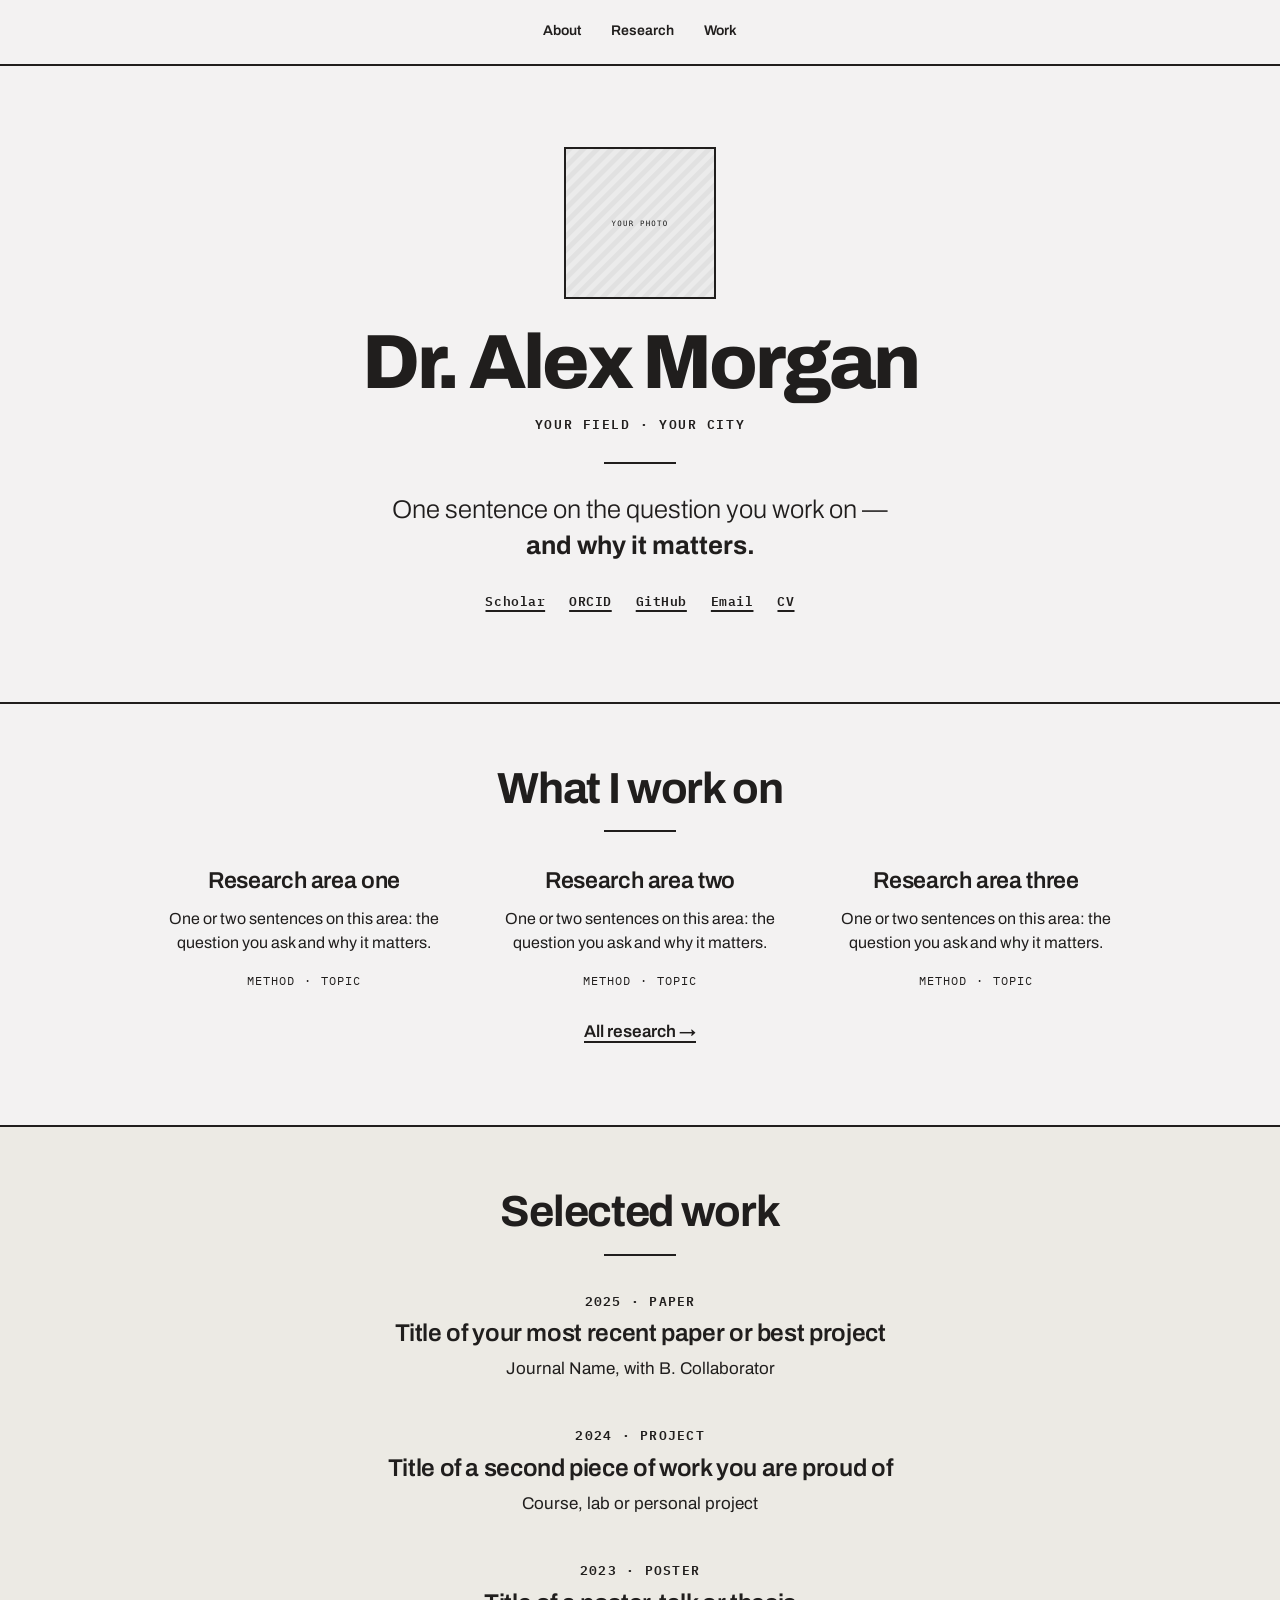
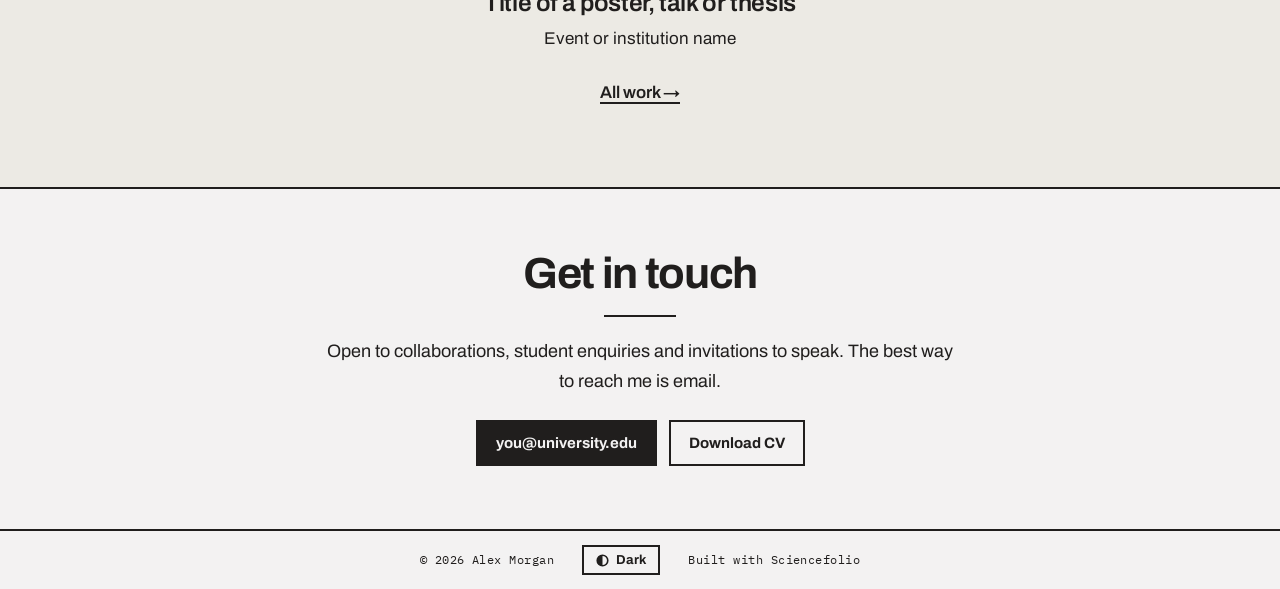
==== index.html @ f15d70e9 "Initial commit" ====
<!doctype html>
<!-- Type pack (grotesk or serif) is set once, in js/theme.js. -->
<html lang="en">
<head>
<meta charset="utf-8">
<meta name="viewport" content="width=device-width, initial-scale=1">
<title>Alex Morgan · Your field</title>
<meta name="description" content="Academic homepage of Alex Morgan — your field, your institution.">
<link rel="icon" href="images/favicon.svg" type="image/svg+xml">
<link rel="preconnect" href="https://fonts.googleapis.com">
<link rel="preconnect" href="https://fonts.gstatic.com" crossorigin>
<!-- Trim to the families your pack uses: grotesk = Archivo + IBM Plex Mono, serif = Fraunces + Archivo -->
<link rel="stylesheet" href="https://fonts.googleapis.com/css2?family=Archivo:wght@300;400;600;700;800&family=IBM+Plex+Mono:wght@400;600&family=Fraunces:ital,opsz,wght@0,9..144,300..700;1,9..144,300..700&display=swap">
<link rel="stylesheet" href="css/tokens.css">
<link rel="stylesheet" href="css/site.css">
<script src="js/theme.js"></script>
</head>
<body>

<nav class="nav" aria-label="Main">
  <a href="about.html">About</a>
  <a href="research.html">Research</a>
  <a href="work.html">Work</a>
</nav>

<main>
  <!-- ============ HERO — edit these six things ============ -->
  <header class="hero">
    <!-- 1. Photo: replace the file, or delete this <figure> for a type-only hero -->
    <figure class="portrait"><img src="images/portrait-placeholder.svg" alt="Portrait of Alex Morgan" width="300" height="300"></figure>
    <!-- 2. Name -->
    <h1>Dr. Alex Morgan</h1>
    <!-- 3. Field · place -->
    <p class="kicker">Your field · Your city</p>
    <hr class="short-rule">
    <!-- 4. One sentence. Wrap the part you want emphasised in <strong>. -->
    <p class="statement">One sentence on the question you work on — <strong>and why it matters.</strong></p>
    <!-- 5. Profile links -->
    <ul class="profile-links">
      <li><a href="https://scholar.google.com/">Scholar</a></li>
      <li><a href="https://orcid.org/">ORCID</a></li>
      <li><a href="https://github.com/">GitHub</a></li>
      <li><a href="mailto:you@university.edu">Email</a></li>
      <li><a href="files/cv.pdf">CV</a></li>
    </ul>
  </header>

  <!-- ============ WHAT I WORK ON ============ -->
  <section class="section" aria-labelledby="work-h">
    <div class="wrap">
      <div class="section-head">
        <h2 id="work-h">What I work on</h2>
        <hr class="short-rule">
      </div>
      <div class="cols3">
        <article class="col">
          <h3>Research area one</h3>
          <p>One or two sentences on this area: the question you ask and why it matters.</p>
          <div class="tags"><span class="tag">Method</span><span class="tag">Topic</span></div>
        </article>
        <article class="col">
          <h3>Research area two</h3>
          <p>One or two sentences on this area: the question you ask and why it matters.</p>
          <div class="tags"><span class="tag">Method</span><span class="tag">Topic</span></div>
        </article>
        <article class="col">
          <h3>Research area three</h3>
          <p>One or two sentences on this area: the question you ask and why it matters.</p>
          <div class="tags"><span class="tag">Method</span><span class="tag">Topic</span></div>
        </article>
      </div>
      <p class="more"><a href="research.html">All research →</a></p>
    </div>
  </section>

  <!-- ============ SELECTED WORK ============ -->
  <section class="section tint" aria-labelledby="sel-h">
    <div class="wrap">
      <div class="section-head">
        <h2 id="sel-h">Selected work</h2>
        <hr class="short-rule">
      </div>
      <div class="entries">
        <article class="entry">
          <p class="when">2025 · Paper</p>
          <h3><a href="work.html">Title of your most recent paper or best project</a></h3>
          <p>Journal Name, with B. Collaborator</p>
        </article>
        <article class="entry">
          <p class="when">2024 · Project</p>
          <h3><a href="work.html">Title of a second piece of work you are proud of</a></h3>
          <p>Course, lab or personal project</p>
        </article>
        <article class="entry">
          <p class="when">2023 · Poster</p>
          <h3><a href="work.html">Title of a poster, talk or thesis</a></h3>
          <p>Event or institution name</p>
        </article>
      </div>
      <p class="more"><a href="work.html">All work →</a></p>
    </div>
  </section>

  <!-- ============ CONTACT ============ -->
  <section class="section" id="contact" aria-labelledby="contact-h">
    <div class="wrap" style="text-align:center">
      <div class="section-head" style="margin-bottom:20px">
        <h2 id="contact-h">Get in touch</h2>
        <hr class="short-rule">
      </div>
      <p class="prose">Open to collaborations, student enquiries and invitations to speak. The best way to reach me is email.</p>
      <div class="btn-row">
        <a class="btn" href="mailto:you@university.edu">you@university.edu</a>
        <a class="btn btn-line" href="files/cv.pdf">Download CV</a>
      </div>
    </div>
  </section>
</main>

<footer class="foot">
  <a href="index.html">© 2026 Alex Morgan</a>
  <button type="button" class="toggle" data-theme-toggle aria-pressed="false"><svg viewBox="0 0 16 16" width="13" height="13" aria-hidden="true"><circle cx="8" cy="8" r="6.5" fill="none" stroke="currentColor" stroke-width="2"/><path d="M8 1.5a6.5 6.5 0 0 0 0 13z" fill="currentColor"/></svg><span data-theme-label>Dark</span></button>
  <a href="https://github.com/tuannguyen8390/sciencefolio" rel="noopener">Built with Sciencefolio</a>
</footer>

</body>
</html>
---- css/tokens.css ----
/* ==========================================================================
   SCIENCEFOLIO — tokens.css
   The only file most people need to edit. Three decisions:
   1) TYPE PACK   → set PACK in js/theme.js ('grotesk' default, or 'serif')
   2) ACCENT      → uncomment one line below (or write your own hex)
   3) COLORS      → paper / ink, if you want a different neutral
   ========================================================================== */

:root {
  /* ---- neutrals ------------------------------------------------------- */
  --paper: #f3f2f2;
  --ink: #201e1d;
  --surface: #eceae4;

  /* ---- 2) ACCENT ------------------------------------------------------
     Ships as plain ink: no color, no shared brand. Pick one (light + dark
     values; the dark one needs to be lighter so it stays readable).        */
  --accent-light: #201e1d;
  --accent-dark: #f3f2f2;
  /* --accent-light: #2545d3;  --accent-dark: #8aa2ff;   cobalt  */
  /* --accent-light: #1e6f50;  --accent-dark: #6fd1a8;   forest  */
  /* --accent-light: #b4552d;  --accent-dark: #f0a07c;   rust    */
  /* --accent-light: #6d28d9;  --accent-dark: #b99bff;   violet  */
  --accent: var(--accent-light);

  /* ---- 1) TYPE PACK 01 · GROTESK (default, STEM) ---------------------- */
  --font-display: 'Archivo', system-ui, sans-serif;
  --font-body: 'Archivo', system-ui, sans-serif;
  --font-label: 'IBM Plex Mono', ui-monospace, monospace;
  --font-statement: var(--font-body);
  --display-weight: 800;      /* name and page titles */
  --display-tracking: -0.04em;
  --display-leading: 0.95;
  --head-weight: 700;         /* section headings */
  --head-tracking: -0.03em;
  --title-weight: 600;        /* entry, column and chapter titles */
  --title-tracking: -0.015em;
  --emph-weight: 700;
  --emph-style: normal;
  --label-transform: none;
  --label-tracking: 0.04em;

  /* ---- layout --------------------------------------------------------- */
  --rule: 2px solid var(--ink);
  --edge: clamp(20px, 5vw, 56px);
  --wide: 960px;
  --measure: 64ch;
}

/* ---- 1) TYPE PACK 02 · SERIF (social science & humanities) -------------
   Activate by setting PACK = 'serif' in js/theme.js                       */
html[data-pack="serif"] {
  --font-display: 'Fraunces', Georgia, serif;
  --font-statement: 'Fraunces', Georgia, serif;
  --font-label: 'Archivo', system-ui, sans-serif;
  --display-weight: 600;
  --display-tracking: -0.015em;
  --display-leading: 1;
  --head-weight: 600;
  --head-tracking: -0.015em;
  --title-weight: 500;
  --title-tracking: -0.005em;
  --emph-weight: 600;
  --emph-style: italic;
  --label-transform: uppercase;
  --label-tracking: 0.1em;
}

/* ---- dark mode (toggle in the footer) ---------------------------------- */
html[data-theme="dark"] {
  --paper: #141312;
  --ink: #f3f2f2;
  --surface: #1d1b19;
  --accent: var(--accent-dark);
}
---- css/site.css ----
/* ==========================================================================
   SCIENCEFOLIO — site.css
   Structure and components. Everything reads from tokens.css — you should
   rarely need to touch this file.
   ========================================================================== */

*, *::before, *::after { box-sizing: border-box; }
html { -webkit-text-size-adjust: 100%; }
body {
  margin: 0;
  min-height: 100vh;
  display: flex;
  flex-direction: column;
  background: var(--paper);
  color: var(--ink);
  font-family: var(--font-body);
  font-size: 17px;
  line-height: 1.55;
  text-wrap: pretty;
}
main { flex: 1; }
a { color: var(--ink); text-underline-offset: 4px; text-decoration-thickness: 2px; }
a:hover { color: var(--accent); }
:focus-visible { outline: 2px solid var(--accent); outline-offset: 3px; }
::selection { background: var(--ink); color: var(--paper); }
img { max-width: 100%; display: block; }

/* ---- nav ---------------------------------------------------------------- */
.nav {
  border-bottom: var(--rule);
  display: flex;
  justify-content: center;
  flex-wrap: wrap;
  gap: 12px 30px;
  padding: 16px var(--edge);
  font-size: 14px;
  font-weight: 600;
}
.nav a { text-decoration: none; padding: 4px 0; border-bottom: 2px solid transparent; }
.nav a:hover, .nav a[aria-current="page"] { border-bottom-color: var(--accent); }
.nav a.nav-name {
  flex-basis: 100%;
  text-align: center;
  border-bottom: 0;
  padding: 0;
  font-family: var(--font-display);
  font-weight: var(--head-weight);
  font-size: 17px;
  letter-spacing: var(--head-tracking);
}
.nav a.nav-name:hover { color: var(--accent); }

/* ---- hero --------------------------------------------------------------- */
.hero {
  display: flex;
  flex-direction: column;
  align-items: center;
  text-align: center;
  padding: clamp(48px, 9vh, 96px) var(--edge) clamp(56px, 10vh, 104px);
}
.portrait { width: 152px; height: 152px; margin: 0; border: var(--rule); }
.portrait img { width: 100%; height: 100%; object-fit: cover; filter: grayscale(1) contrast(1.05); }
.hero h1 {
  font-family: var(--font-display);
  font-weight: var(--display-weight);
  font-size: clamp(40px, 6vw, 84px);
  line-height: var(--display-leading);
  letter-spacing: var(--display-tracking);
  margin: 28px 0 0;
}
.kicker {
  font-family: var(--font-label);
  font-size: 13px;
  font-weight: 600;
  letter-spacing: 0.12em;
  text-transform: uppercase;
  margin: 14px 0 0;
}
.short-rule { width: 72px; border: 0; border-top: 2px solid var(--accent); margin: 28px auto; }
.statement {
  font-family: var(--font-statement);
  font-weight: 300;
  font-size: clamp(19px, 2vw, 26px);
  line-height: 1.4;
  max-width: 36ch;
  margin: 0;
}
.statement strong { font-weight: var(--emph-weight); font-style: var(--emph-style); color: var(--accent); }
.profile-links {
  display: flex;
  flex-wrap: wrap;
  justify-content: center;
  gap: 8px 24px;
  margin: 28px 0 0;
  padding: 0;
  list-style: none;
  font-family: var(--font-label);
  font-size: 13px;
  font-weight: 600;
  letter-spacing: var(--label-tracking);
  text-transform: var(--label-transform);
}

/* ---- page head (inner pages) -------------------------------------------- */
.page-head { text-align: center; padding: clamp(48px, 8vh, 88px) var(--edge) 12px; }
.page-head h1 {
  font-family: var(--font-display);
  font-weight: var(--display-weight);
  font-size: clamp(40px, 6vw, 72px);
  line-height: var(--display-leading);
  letter-spacing: var(--display-tracking);
  margin: 0;
}
.page-head > .short-rule:last-child { margin-bottom: 4px; }
.page-head p { max-width: 52ch; margin: 18px auto 0; font-size: 19px; }

/* ---- sections ----------------------------------------------------------- */
.section { padding: clamp(44px, 7vh, 80px) var(--edge); border-top: var(--rule); }
.section.flush-top { border-top: 0; padding-top: clamp(28px, 4vh, 44px); }
.section.tint { background: var(--surface); }
.wrap { max-width: var(--wide); margin: 0 auto; }
.section-head { text-align: center; margin-bottom: 36px; }
.section-head h2 {
  font-family: var(--font-display);
  font-weight: var(--head-weight);
  font-size: clamp(28px, 3.4vw, 44px);
  line-height: 1;
  letter-spacing: var(--head-tracking);
  margin: 0;
}
.section-head .short-rule { margin: 20px auto 0; }
.more { text-align: center; margin-top: 28px; font-weight: 600; }
.prose { max-width: var(--measure); margin: 0 auto; font-size: 18px; line-height: 1.65; }
.prose p { margin: 0 0 1.1em; }

/* ---- centered columns (home: what I work on) -------------------------- */
.cols3 {
  display: grid;
  grid-template-columns: repeat(3, minmax(0, 1fr));
  gap: 44px 48px;
  text-align: center;
}
.col { display: flex; flex-direction: column; align-items: center; }
.col h3 {
  font-family: var(--font-display);
  font-weight: var(--title-weight);
  font-size: clamp(19px, 1.8vw, 23px);
  line-height: 1.15;
  letter-spacing: var(--title-tracking);
  margin: 0;
}
.col p { margin: 12px 0 0; max-width: 32ch; font-size: 16px; }
.col .tags { justify-content: center; margin-top: 16px; }

/* ---- centered entries (selected work, education, experience) ----------- */
.entries { max-width: var(--measure); margin: 0 auto; }
.entry { max-width: var(--measure); margin-left: auto; margin-right: auto; text-align: center; }
.entry:not([hidden]) ~ .entry:not([hidden]) { margin-top: 44px; }
.entry .when {
  font-family: var(--font-label);
  font-size: 12.5px;
  font-weight: 600;
  letter-spacing: 0.1em;
  text-transform: uppercase;
  margin: 0 0 8px;
}
.entry h3 {
  font-family: var(--font-display);
  font-weight: var(--title-weight);
  font-size: clamp(20px, 1.9vw, 25px);
  line-height: 1.2;
  letter-spacing: var(--title-tracking);
  margin: 0;
}
.entry h3 a { text-decoration: none; }
.entry h3 a:hover { text-decoration: underline; text-decoration-thickness: 2px; text-underline-offset: 5px; }
.entry p:not(.when) { margin: 8px auto 0; max-width: 52ch; }

/* ---- tags --------------------------------------------------------------- */
/* Plain labels separated by dots. Boxes are reserved for things you can click. */
.tags { display: flex; flex-wrap: wrap; gap: 4px 0; }
.tag {
  font-family: var(--font-label);
  font-size: 12px;
  font-weight: 400;
  letter-spacing: 0.08em;
  text-transform: uppercase;
}
.tag + .tag::before { content: "·"; margin: 0 9px; }

/* ---- research chapters -------------------------------------------------- */
.chapters { max-width: 720px; margin: 0 auto; }
.chapter { text-align: center; }
.chapter + .chapter { margin-top: 96px; }
.figure { max-width: 520px; margin: 0 auto 30px; border: var(--rule); }
.figure img { width: 100%; height: auto; aspect-ratio: 16 / 9; object-fit: cover; filter: grayscale(1) contrast(1.05); }
.figure figcaption {
  border-top: var(--rule);
  padding: 10px 14px;
  font-family: var(--font-label);
  font-size: 12.5px;
  font-weight: 600;
  letter-spacing: var(--label-tracking);
  text-transform: var(--label-transform);
  text-align: left;
}
.chapter .when {
  font-family: var(--font-label);
  font-size: 12.5px;
  font-weight: 600;
  letter-spacing: 0.1em;
  text-transform: uppercase;
  margin: 0 0 10px;
}
.chapter h2 {
  font-family: var(--font-display);
  font-weight: var(--head-weight);
  font-size: clamp(26px, 3vw, 38px);
  line-height: 1.1;
  letter-spacing: var(--head-tracking);
  margin: 0;
}
.chapter p:not(.when) { max-width: 58ch; margin: 16px auto 0; font-size: 18px; line-height: 1.6; }
.chapter .tags { margin-top: 18px; }

/* ---- buttons ------------------------------------------------------------ */
.btn {
  display: inline-block;
  font-family: var(--font-body);
  font-weight: 700;
  font-size: 15px;
  line-height: 1.2;
  padding: 12px 18px;
  border: 2px solid var(--ink);
  background: var(--ink);
  color: var(--paper);
  text-decoration: none;
  cursor: pointer;
}
.btn:hover { background: var(--accent); border-color: var(--accent); color: var(--paper); }
.btn-line { background: transparent; color: var(--ink); }
.btn-line:hover { background: var(--ink); border-color: var(--ink); color: var(--paper); }
.btn-row { display: flex; flex-wrap: wrap; justify-content: center; gap: 12px; margin-top: 24px; }

/* ---- work page ---------------------------------------------------------- */
.filters { display: flex; flex-wrap: wrap; justify-content: center; gap: 8px; margin-bottom: 56px; }
.filter {
  font-family: var(--font-label);
  font-size: 12.5px;
  font-weight: 600;
  letter-spacing: 0.06em;
  text-transform: uppercase;
  background: transparent;
  color: var(--ink);
  border: 2px solid var(--ink);
  padding: 7px 14px;
  cursor: pointer;
}
.filter:hover { border-color: var(--accent); color: var(--accent); }
.filter[aria-pressed="true"] { background: var(--ink); color: var(--paper); }
.year-group { margin-bottom: 64px; }
.year-group:last-child { margin-bottom: 0; }
.year {
  font-family: var(--font-display);
  font-weight: 300;
  font-size: clamp(52px, 8vw, 104px);
  line-height: 1;
  letter-spacing: var(--display-tracking);
  text-align: center;
  margin: 0 0 36px;
}
.entry .authors strong { font-weight: 700; }
.entry .tags, .chapter .tags { justify-content: center; margin-top: 14px; }
.links { display: flex; flex-wrap: wrap; justify-content: center; gap: 10px; margin-top: 16px; }
.links a {
  font-family: var(--font-label);
  font-size: 12px;
  font-weight: 600;
  letter-spacing: 0.08em;
  text-transform: uppercase;
  text-decoration: none;
  border: 2px solid var(--ink);
  padding: 5px 11px;
}
.links a:hover { background: var(--ink); color: var(--paper); }

/* ---- footer ------------------------------------------------------------- */
.foot {
  border-top: var(--rule);
  display: flex;
  justify-content: center;
  align-items: center;
  flex-wrap: wrap;
  gap: 12px 28px;
  padding: 14px var(--edge);
  font-family: var(--font-label);
  font-size: 12px;
  letter-spacing: var(--label-tracking);
  text-transform: var(--label-transform);
}
.foot a { text-decoration: none; }
.foot a:hover { text-decoration: underline; }
.toggle {
  font-family: var(--font-body);
  font-size: 13px;
  font-weight: 700;
  letter-spacing: 0;
  text-transform: none;
  background: transparent;
  color: var(--ink);
  border: 2px solid var(--ink);
  padding: 6px 12px;
  cursor: pointer;
  display: inline-flex;
  align-items: center;
  gap: 7px;
}
.toggle:hover { border-color: var(--accent); color: var(--accent); }

/* ---- small screens ------------------------------------------------------ */
@media (max-width: 720px) {
  .cols3 { grid-template-columns: 1fr; }
  body { font-size: 16px; }
}
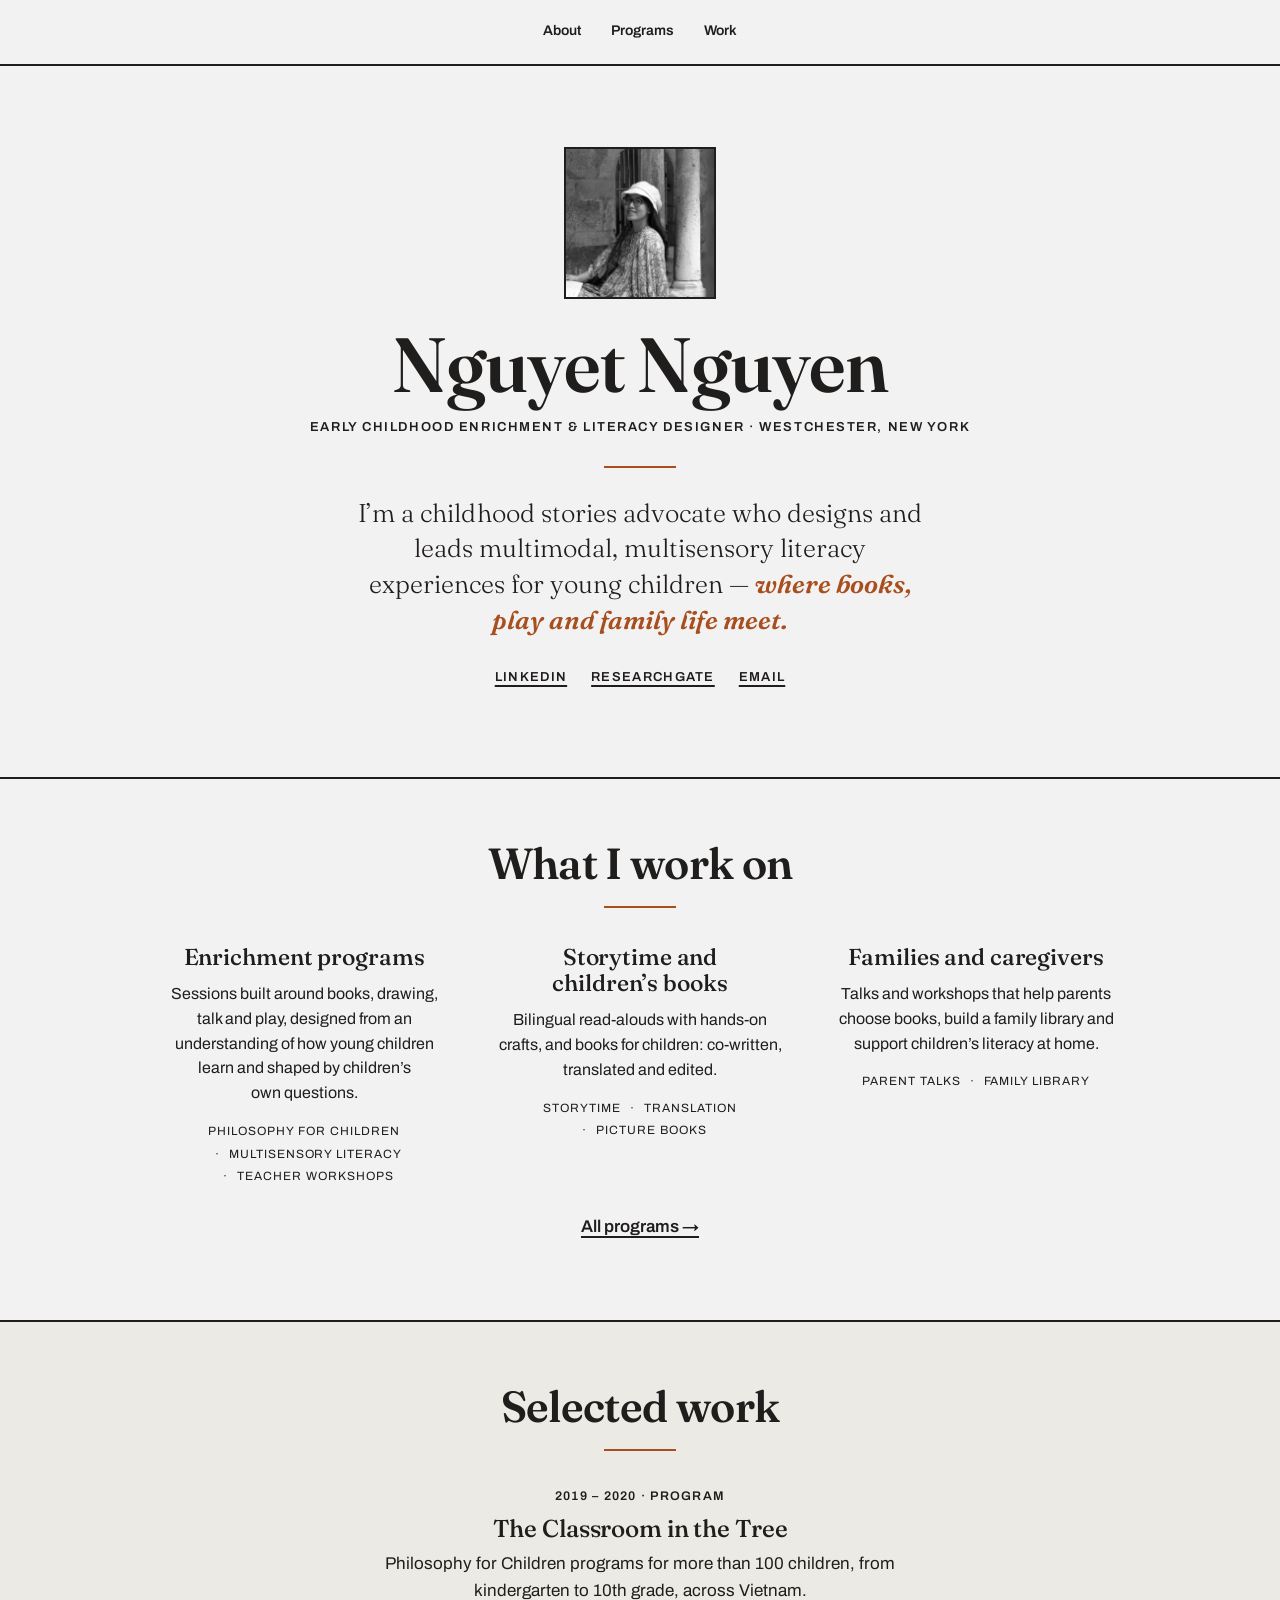
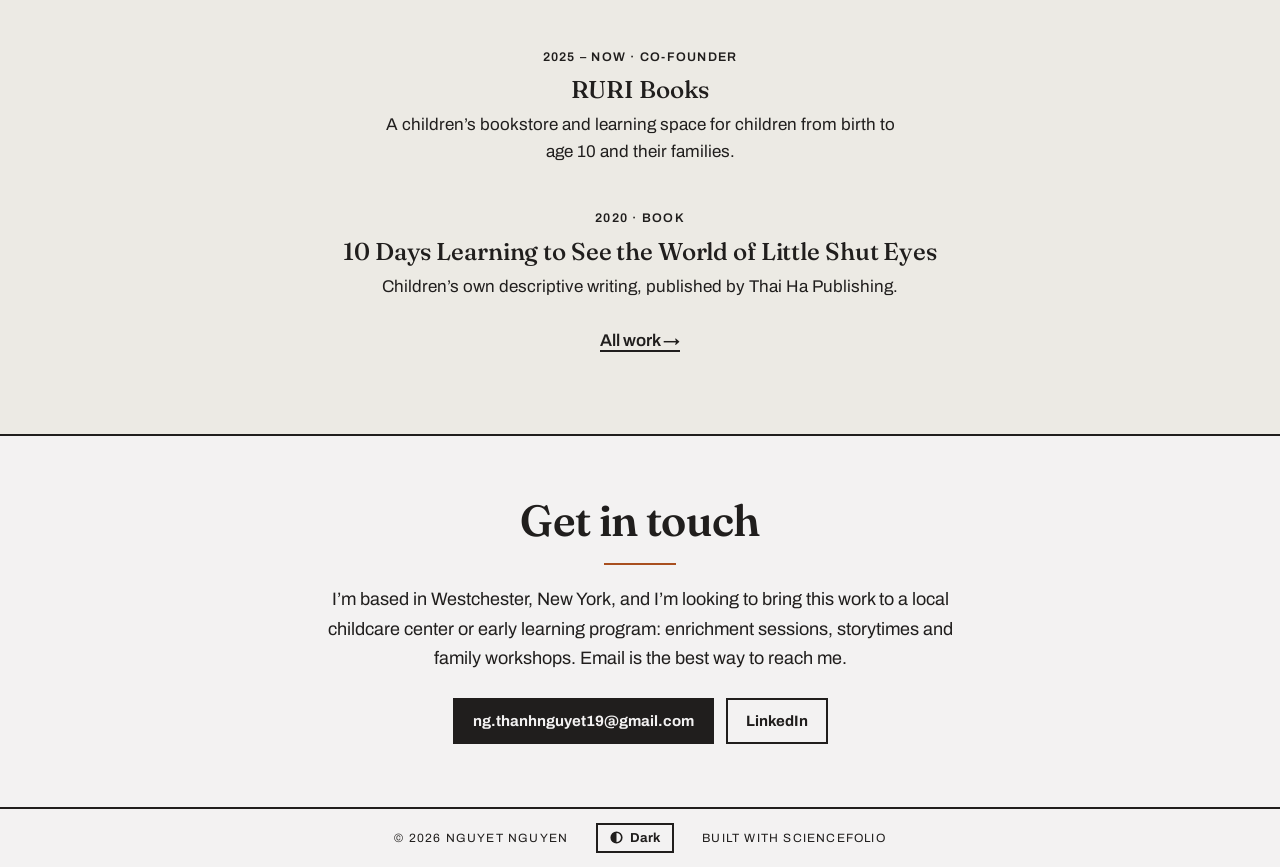
==== commit 50bf3f77: "Add files via upload" ====
--- a/index.html
+++ b/index.html
@@ -1,47 +1,37 @@
 <!doctype html>
-<!-- Type pack (grotesk or serif) is set once, in js/theme.js. -->
 <html lang="en">
 <head>
 <meta charset="utf-8">
 <meta name="viewport" content="width=device-width, initial-scale=1">
-<title>Alex Morgan · Your field</title>
-<meta name="description" content="Academic homepage of Alex Morgan — your field, your institution.">
+<title>Nguyet Nguyen · Early childhood enrichment and literacy designer</title>
+<meta name="description" content="Homepage of Nguyet Nguyen, who designs enrichment and literacy programs for young children and their families. Based in Westchester, New York.">
 <link rel="icon" href="images/favicon.svg" type="image/svg+xml">
 <link rel="preconnect" href="https://fonts.googleapis.com">
 <link rel="preconnect" href="https://fonts.gstatic.com" crossorigin>
-<!-- Trim to the families your pack uses: grotesk = Archivo + IBM Plex Mono, serif = Fraunces + Archivo -->
-<link rel="stylesheet" href="https://fonts.googleapis.com/css2?family=Archivo:wght@300;400;600;700;800&family=IBM+Plex+Mono:wght@400;600&family=Fraunces:ital,opsz,wght@0,9..144,300..700;1,9..144,300..700&display=swap">
+<link rel="stylesheet" href="https://fonts.googleapis.com/css2?family=Archivo:wght@300;400;600;700;800&family=Fraunces:ital,opsz,wght@0,9..144,300..700;1,9..144,300..700&display=swap">
 <link rel="stylesheet" href="css/tokens.css">
 <link rel="stylesheet" href="css/site.css">
 <script src="js/theme.js"></script>
 </head>
 <body>
-
 <nav class="nav" aria-label="Main">
   <a href="about.html">About</a>
-  <a href="research.html">Research</a>
+  <a href="research.html">Programs</a>
   <a href="work.html">Work</a>
 </nav>
 
 <main>
-  <!-- ============ HERO — edit these six things ============ -->
+  <!-- ============ HERO ============ -->
   <header class="hero">
-    <!-- 1. Photo: replace the file, or delete this <figure> for a type-only hero -->
-    <figure class="portrait"><img src="images/portrait-placeholder.svg" alt="Portrait of Alex Morgan" width="300" height="300"></figure>
-    <!-- 2. Name -->
-    <h1>Dr. Alex Morgan</h1>
-    <!-- 3. Field · place -->
-    <p class="kicker">Your field · Your city</p>
+    <figure class="portrait"><img src="images/portrait.jpg" alt="Portrait of Nguyet Nguyen" width="300" height="300"></figure>
+    <h1>Nguyet Nguyen</h1>
+    <p class="kicker">Early childhood enrichment &amp; literacy designer · Westchester, New York</p>
     <hr class="short-rule">
-    <!-- 4. One sentence. Wrap the part you want emphasised in <strong>. -->
-    <p class="statement">One sentence on the question you work on — <strong>and why it matters.</strong></p>
-    <!-- 5. Profile links -->
+    <p class="statement">I’m a childhood stories advocate who designs and leads multimodal, multisensory literacy experiences for young children — <strong>where books, play and family life meet.</strong></p>
     <ul class="profile-links">
-      <li><a href="https://scholar.google.com/">Scholar</a></li>
-      <li><a href="https://orcid.org/">ORCID</a></li>
-      <li><a href="https://github.com/">GitHub</a></li>
-      <li><a href="mailto:you@university.edu">Email</a></li>
-      <li><a href="files/cv.pdf">CV</a></li>
+      <li><a href="https://www.linkedin.com/in/nguyet-nguyen-491243195/">LinkedIn</a></li>
+      <li><a href="https://www.researchgate.net/profile/Nguyet-Nguyen-42">ResearchGate</a></li>
+      <li><a href="mailto:ng.thanhnguyet19@gmail.com">Email</a></li>
     </ul>
   </header>
 
@@ -54,22 +44,22 @@
       </div>
       <div class="cols3">
         <article class="col">
-          <h3>Research area one</h3>
-          <p>One or two sentences on this area: the question you ask and why it matters.</p>
-          <div class="tags"><span class="tag">Method</span><span class="tag">Topic</span></div>
+          <h3>Enrichment programs</h3>
+          <p>Sessions built around books, drawing, talk and play, designed from an understanding of how young children learn and shaped by children’s own questions.</p>
+          <div class="tags"><span class="tag">Philosophy for Children</span><span class="tag">Multisensory literacy</span><span class="tag">Teacher workshops</span></div>
         </article>
         <article class="col">
-          <h3>Research area two</h3>
-          <p>One or two sentences on this area: the question you ask and why it matters.</p>
-          <div class="tags"><span class="tag">Method</span><span class="tag">Topic</span></div>
+          <h3>Storytime and children’s books</h3>
+          <p>Bilingual read-alouds with hands-on crafts, and books for children: co-written, translated and edited.</p>
+          <div class="tags"><span class="tag">Storytime</span><span class="tag">Translation</span><span class="tag">Picture books</span></div>
         </article>
         <article class="col">
-          <h3>Research area three</h3>
-          <p>One or two sentences on this area: the question you ask and why it matters.</p>
-          <div class="tags"><span class="tag">Method</span><span class="tag">Topic</span></div>
+          <h3>Families and caregivers</h3>
+          <p>Talks and workshops that help parents choose books, build a family library and support children’s literacy at home.</p>
+          <div class="tags"><span class="tag">Parent talks</span><span class="tag">Family library</span></div>
         </article>
       </div>
-      <p class="more"><a href="research.html">All research →</a></p>
+      <p class="more"><a href="research.html">All programs →</a></p>
     </div>
   </section>
 
@@ -82,19 +72,19 @@
       </div>
       <div class="entries">
         <article class="entry">
-          <p class="when">2025 · Paper</p>
-          <h3><a href="work.html">Title of your most recent paper or best project</a></h3>
-          <p>Journal Name, with B. Collaborator</p>
+          <p class="when">2019 – 2020 · Program</p>
+          <h3><a href="research.html#classroom-in-the-tree">The Classroom in the Tree</a></h3>
+          <p>Philosophy for Children programs for more than 100 children, from kindergarten to 10th grade, across Vietnam.</p>
         </article>
         <article class="entry">
-          <p class="when">2024 · Project</p>
-          <h3><a href="work.html">Title of a second piece of work you are proud of</a></h3>
-          <p>Course, lab or personal project</p>
+          <p class="when">2025 – now · Co-founder</p>
+          <h3><a href="research.html#ruri-books">RURI Books</a></h3>
+          <p>A children’s bookstore and learning space for children from birth to age 10 and their families.</p>
         </article>
         <article class="entry">
-          <p class="when">2023 · Poster</p>
-          <h3><a href="work.html">Title of a poster, talk or thesis</a></h3>
-          <p>Event or institution name</p>
+          <p class="when">2020 · Book</p>
+          <h3><a href="research.html#little-shut-eyes">10 Days Learning to See the World of Little Shut Eyes</a></h3>
+          <p>Children’s own descriptive writing, published by Thai Ha Publishing.</p>
         </article>
       </div>
       <p class="more"><a href="work.html">All work →</a></p>
@@ -108,17 +98,17 @@
         <h2 id="contact-h">Get in touch</h2>
         <hr class="short-rule">
       </div>
-      <p class="prose">Open to collaborations, student enquiries and invitations to speak. The best way to reach me is email.</p>
+      <p class="prose">I’m based in Westchester, New York, and I’m looking to bring this work to a local childcare center or early learning program: enrichment sessions, storytimes and family workshops. Email is the best way to reach me.</p>
       <div class="btn-row">
-        <a class="btn" href="mailto:you@university.edu">you@university.edu</a>
-        <a class="btn btn-line" href="files/cv.pdf">Download CV</a>
+        <a class="btn" href="mailto:ng.thanhnguyet19@gmail.com">ng.thanhnguyet19@gmail.com</a>
+        <a class="btn btn-line" href="https://www.linkedin.com/in/nguyet-nguyen-491243195/">LinkedIn</a>
       </div>
     </div>
   </section>
 </main>
 
 <footer class="foot">
-  <a href="index.html">© 2026 Alex Morgan</a>
+  <a href="index.html">© 2026 Nguyet Nguyen</a>
   <button type="button" class="toggle" data-theme-toggle aria-pressed="false"><svg viewBox="0 0 16 16" width="13" height="13" aria-hidden="true"><circle cx="8" cy="8" r="6.5" fill="none" stroke="currentColor" stroke-width="2"/><path d="M8 1.5a6.5 6.5 0 0 0 0 13z" fill="currentColor"/></svg><span data-theme-label>Dark</span></button>
   <a href="https://github.com/tuannguyen8390/sciencefolio" rel="noopener">Built with Sciencefolio</a>
 </footer>
--- a/css/tokens.css
+++ b/css/tokens.css
@@ -15,8 +15,8 @@
   /* ---- 2) ACCENT ------------------------------------------------------
      Ships as plain ink: no color, no shared brand. Pick one (light + dark
      values; the dark one needs to be lighter so it stays readable).        */
-  --accent-light: #201e1d;
-  --accent-dark: #f3f2f2;
+  --accent-light: #a84f1f;   /* warm terracotta orange */
+  --accent-dark: #f0a070;    /* lighter orange for dark mode */
   /* --accent-light: #2545d3;  --accent-dark: #8aa2ff;   cobalt  */
   /* --accent-light: #1e6f50;  --accent-dark: #6fd1a8;   forest  */
   /* --accent-light: #b4552d;  --accent-dark: #f0a07c;   rust    */
--- a/css/site.css
+++ b/css/site.css
@@ -222,6 +222,42 @@
 }
 .chapter p:not(.when) { max-width: 58ch; margin: 16px auto 0; font-size: 18px; line-height: 1.6; }
 .chapter .tags { margin-top: 18px; }
+
+/* ---- program layout: sharp lead, quick facts, then photos and links ------ */
+.chapter p.lead {
+  font-family: var(--font-statement);
+  font-weight: 300;
+  font-size: clamp(20px, 2.2vw, 25px);
+  line-height: 1.4;
+  max-width: 38ch;
+  margin: 18px auto 0;
+}
+.chapter p.lead strong { font-weight: var(--emph-weight); font-style: var(--emph-style); color: var(--accent); }
+.facts { max-width: 58ch; margin: 26px auto 0; }
+.facts div { margin-top: 12px; }
+.facts dt {
+  font-family: var(--font-label);
+  font-size: 12px;
+  font-weight: 600;
+  letter-spacing: 0.1em;
+  text-transform: uppercase;
+  margin: 0;
+}
+.facts dd { margin: 2px 0 0; font-size: 16.5px; line-height: 1.5; }
+.chapter .figure { margin-top: 32px; margin-bottom: 0; }
+.chapter .figure + .figure { margin-top: 20px; }
+.chapter .links { margin-top: 24px; }
+.chapter p.small-label {
+  font-family: var(--font-label);
+  font-size: 12px;
+  font-weight: 600;
+  letter-spacing: 0.1em;
+  text-transform: uppercase;
+  margin: 26px auto 0;
+}
+.plain { list-style: none; padding: 0; margin: 14px auto 0; max-width: 58ch; }
+.plain li { margin-top: 14px; font-size: 18px; line-height: 1.4; }
+.plain .orig { display: block; font-size: 15px; font-style: italic; margin-top: 2px; }
 
 /* ---- buttons ------------------------------------------------------------ */
 .btn {
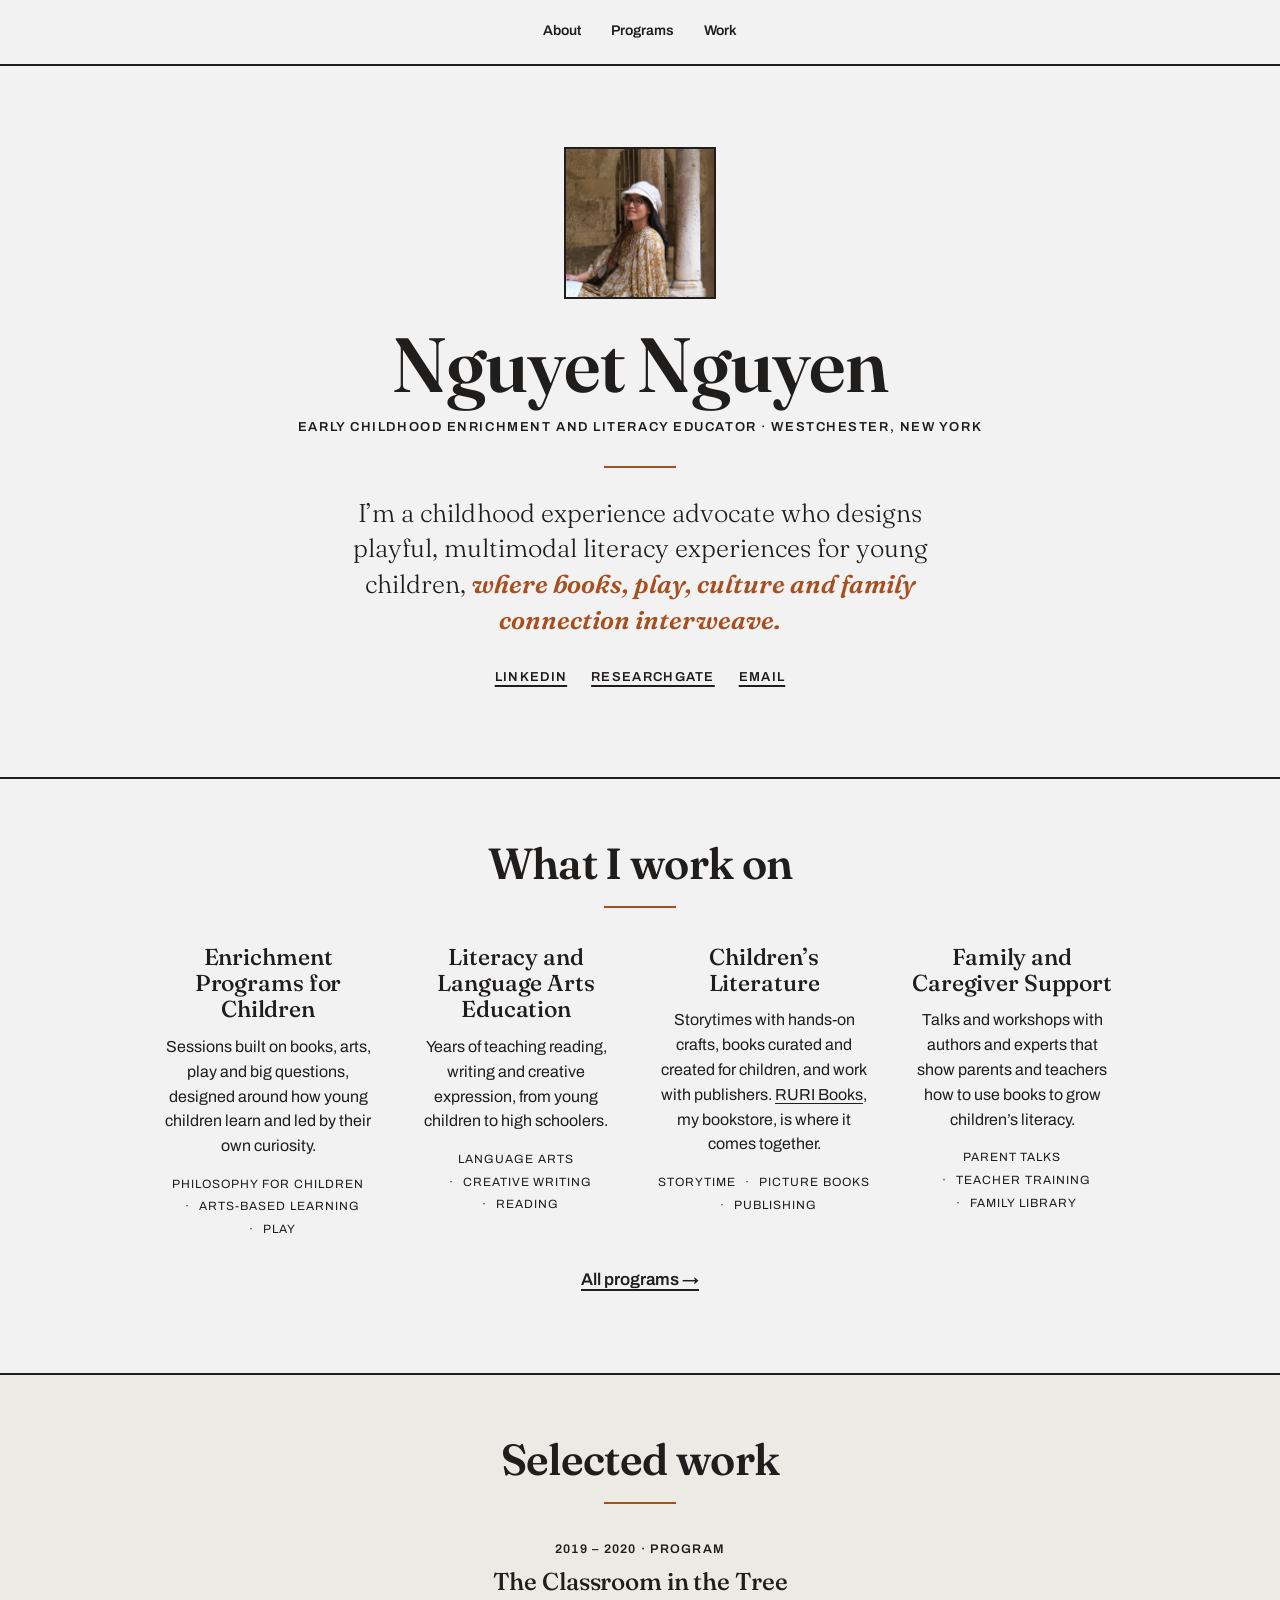
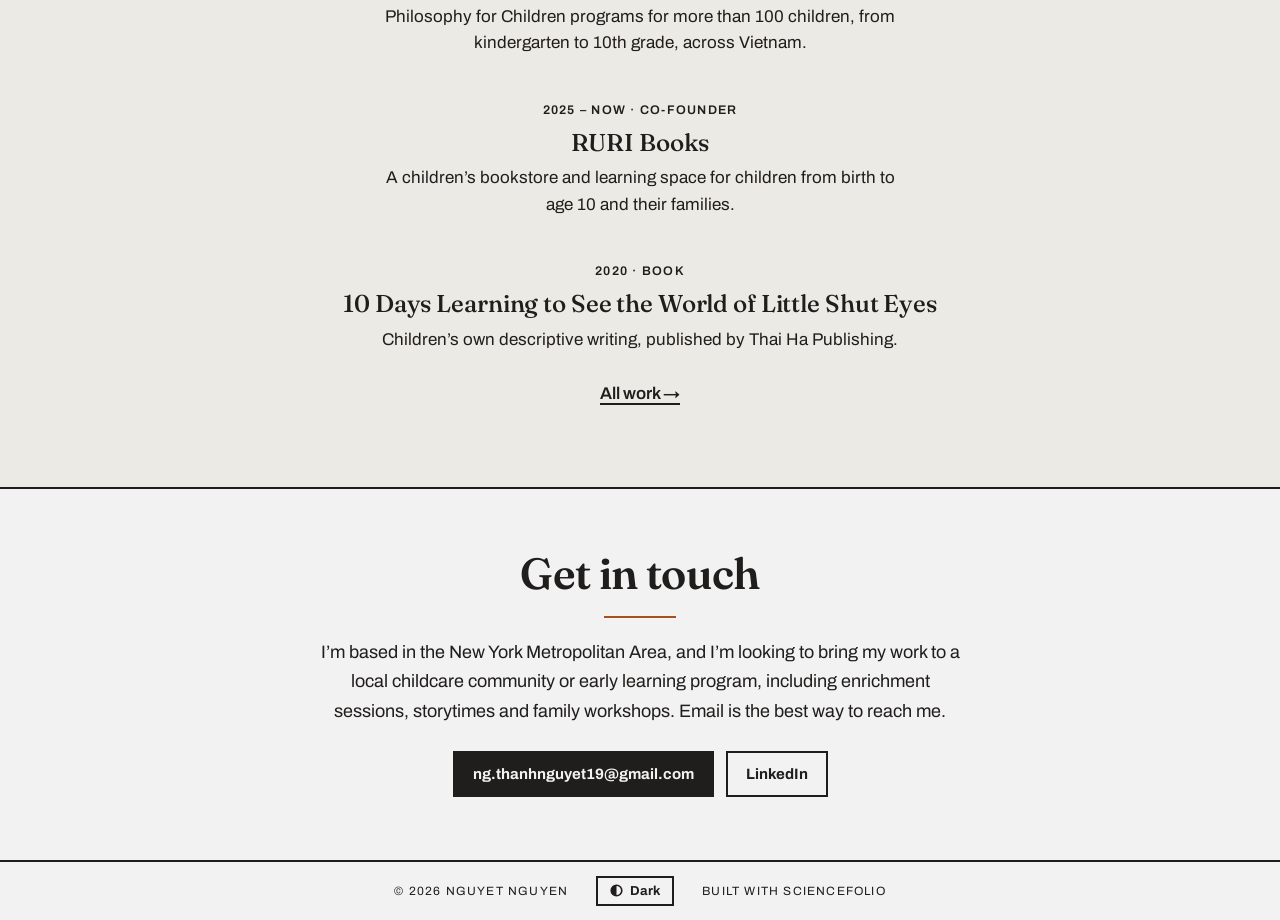
==== commit 26d50540: "Add files via upload" ====
--- a/index.html
+++ b/index.html
@@ -3,8 +3,8 @@
 <head>
 <meta charset="utf-8">
 <meta name="viewport" content="width=device-width, initial-scale=1">
-<title>Nguyet Nguyen · Early childhood enrichment and literacy designer</title>
-<meta name="description" content="Homepage of Nguyet Nguyen, who designs enrichment and literacy programs for young children and their families. Based in Westchester, New York.">
+<title>Nguyet Nguyen · Early childhood enrichment and literacy educator</title>
+<meta name="description" content="Homepage of Nguyet Nguyen, an early childhood enrichment and literacy educator who designs playful, multimodal literacy experiences for young children and their families. Based in the New York area.">
 <link rel="icon" href="images/favicon.svg" type="image/svg+xml">
 <link rel="preconnect" href="https://fonts.googleapis.com">
 <link rel="preconnect" href="https://fonts.gstatic.com" crossorigin>
@@ -25,9 +25,9 @@
   <header class="hero">
     <figure class="portrait"><img src="images/portrait.jpg" alt="Portrait of Nguyet Nguyen" width="300" height="300"></figure>
     <h1>Nguyet Nguyen</h1>
-    <p class="kicker">Early childhood enrichment &amp; literacy designer · Westchester, New York</p>
+    <p class="kicker">Early childhood enrichment and literacy educator · Westchester, New York</p>
     <hr class="short-rule">
-    <p class="statement">I’m a childhood stories advocate who designs and leads multimodal, multisensory literacy experiences for young children — <strong>where books, play and family life meet.</strong></p>
+    <p class="statement">I’m a childhood experience advocate who designs playful, multimodal literacy experiences for young children, <strong>where books, play, culture and family connection interweave.</strong></p>
     <ul class="profile-links">
       <li><a href="https://www.linkedin.com/in/nguyet-nguyen-491243195/">LinkedIn</a></li>
       <li><a href="https://www.researchgate.net/profile/Nguyet-Nguyen-42">ResearchGate</a></li>
@@ -42,21 +42,26 @@
         <h2 id="work-h">What I work on</h2>
         <hr class="short-rule">
       </div>
-      <div class="cols3">
+      <div class="cols4">
         <article class="col">
-          <h3>Enrichment programs</h3>
-          <p>Sessions built around books, drawing, talk and play, designed from an understanding of how young children learn and shaped by children’s own questions.</p>
-          <div class="tags"><span class="tag">Philosophy for Children</span><span class="tag">Multisensory literacy</span><span class="tag">Teacher workshops</span></div>
+          <h3>Enrichment Programs for Children</h3>
+          <p>Sessions built on books, arts, play and big questions, designed around how young children learn and led by their own curiosity.</p>
+          <div class="tags"><span class="tag">Philosophy for Children</span><span class="tag">Arts-based learning</span><span class="tag">Play</span></div>
         </article>
         <article class="col">
-          <h3>Storytime and children’s books</h3>
-          <p>Bilingual read-alouds with hands-on crafts, and books for children: co-written, translated and edited.</p>
-          <div class="tags"><span class="tag">Storytime</span><span class="tag">Translation</span><span class="tag">Picture books</span></div>
+          <h3>Literacy and Language Arts Education</h3>
+          <p>Years of teaching reading, writing and creative expression, from young children to high schoolers.</p>
+          <div class="tags"><span class="tag">Language arts</span><span class="tag">Creative writing</span><span class="tag">Reading</span></div>
         </article>
         <article class="col">
-          <h3>Families and caregivers</h3>
-          <p>Talks and workshops that help parents choose books, build a family library and support children’s literacy at home.</p>
-          <div class="tags"><span class="tag">Parent talks</span><span class="tag">Family library</span></div>
+          <h3>Children’s Literature</h3>
+          <p>Storytimes with hands-on crafts, books curated and created for children, and work with publishers. <a href="research.html#ruri-books">RURI Books</a>, my bookstore, is where it comes together.</p>
+          <div class="tags"><span class="tag">Storytime</span><span class="tag">Picture books</span><span class="tag">Publishing</span></div>
+        </article>
+        <article class="col">
+          <h3>Family and Caregiver Support</h3>
+          <p>Talks and workshops with authors and experts that show parents and teachers how to use books to grow children’s literacy.</p>
+          <div class="tags"><span class="tag">Parent talks</span><span class="tag">Teacher training</span><span class="tag">Family library</span></div>
         </article>
       </div>
       <p class="more"><a href="research.html">All programs →</a></p>
@@ -98,7 +103,7 @@
         <h2 id="contact-h">Get in touch</h2>
         <hr class="short-rule">
       </div>
-      <p class="prose">I’m based in Westchester, New York, and I’m looking to bring this work to a local childcare center or early learning program: enrichment sessions, storytimes and family workshops. Email is the best way to reach me.</p>
+      <p class="prose">I’m based in the New York Metropolitan Area, and I’m looking to bring my work to a local childcare community or early learning program, including enrichment sessions, storytimes and family workshops. Email is the best way to reach me.</p>
       <div class="btn-row">
         <a class="btn" href="mailto:ng.thanhnguyet19@gmail.com">ng.thanhnguyet19@gmail.com</a>
         <a class="btn btn-line" href="https://www.linkedin.com/in/nguyet-nguyen-491243195/">LinkedIn</a>
--- a/css/site.css
+++ b/css/site.css
@@ -59,7 +59,7 @@
   padding: clamp(48px, 9vh, 96px) var(--edge) clamp(56px, 10vh, 104px);
 }
 .portrait { width: 152px; height: 152px; margin: 0; border: var(--rule); }
-.portrait img { width: 100%; height: 100%; object-fit: cover; filter: grayscale(1) contrast(1.05); }
+.portrait img { width: 100%; height: 100%; object-fit: cover; }
 .hero h1 {
   font-family: var(--font-display);
   font-weight: var(--display-weight);
@@ -132,6 +132,7 @@
 .more { text-align: center; margin-top: 28px; font-weight: 600; }
 .prose { max-width: var(--measure); margin: 0 auto; font-size: 18px; line-height: 1.65; }
 .prose p { margin: 0 0 1.1em; }
+.prose p.lead-in { font-family: var(--font-statement); font-weight: 300; font-size: clamp(21px, 2.4vw, 26px); line-height: 1.4; }
 
 /* ---- centered columns (home: what I work on) -------------------------- */
 .cols3 {
@@ -140,6 +141,13 @@
   gap: 44px 48px;
   text-align: center;
 }
+.cols4 {
+  display: grid;
+  grid-template-columns: repeat(4, minmax(0, 1fr));
+  gap: 44px 32px;
+  text-align: center;
+}
+.col p a { text-decoration: underline; text-underline-offset: 3px; }
 .col { display: flex; flex-direction: column; align-items: center; }
 .col h3 {
   font-family: var(--font-display);
@@ -193,7 +201,9 @@
 .chapter { text-align: center; }
 .chapter + .chapter { margin-top: 96px; }
 .figure { max-width: 520px; margin: 0 auto 30px; border: var(--rule); }
-.figure img { width: 100%; height: auto; aspect-ratio: 16 / 9; object-fit: cover; filter: grayscale(1) contrast(1.05); }
+.figure img { width: 100%; height: auto; aspect-ratio: 16 / 9; object-fit: cover; }
+.figure-natural { max-width: 640px; }
+.figure-natural img { aspect-ratio: auto; }
 .figure figcaption {
   border-top: var(--rule);
   padding: 10px 14px;
@@ -354,7 +364,8 @@
 .toggle:hover { border-color: var(--accent); color: var(--accent); }
 
 /* ---- small screens ------------------------------------------------------ */
+@media (max-width: 1000px) { .cols4 { grid-template-columns: repeat(2, minmax(0, 1fr)); } }
 @media (max-width: 720px) {
-  .cols3 { grid-template-columns: 1fr; }
+  .cols3, .cols4 { grid-template-columns: 1fr; }
   body { font-size: 16px; }
 }
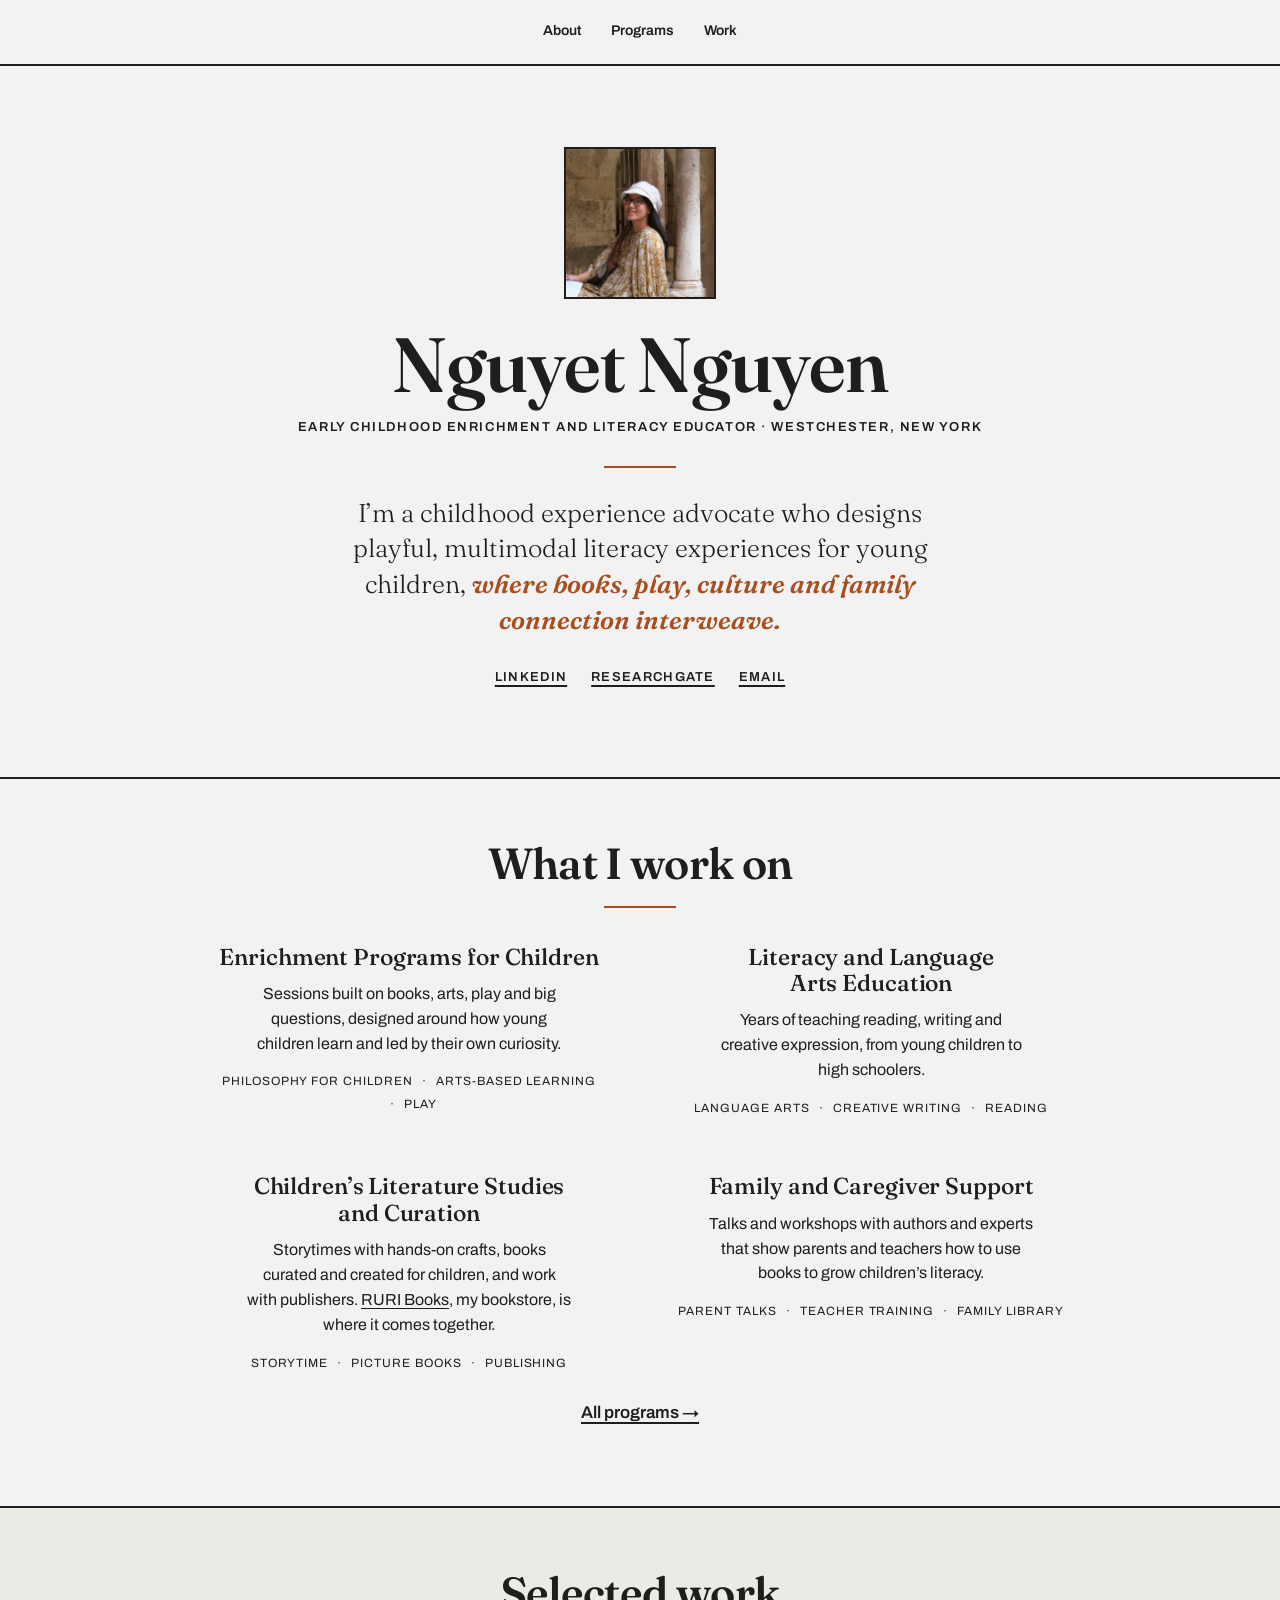
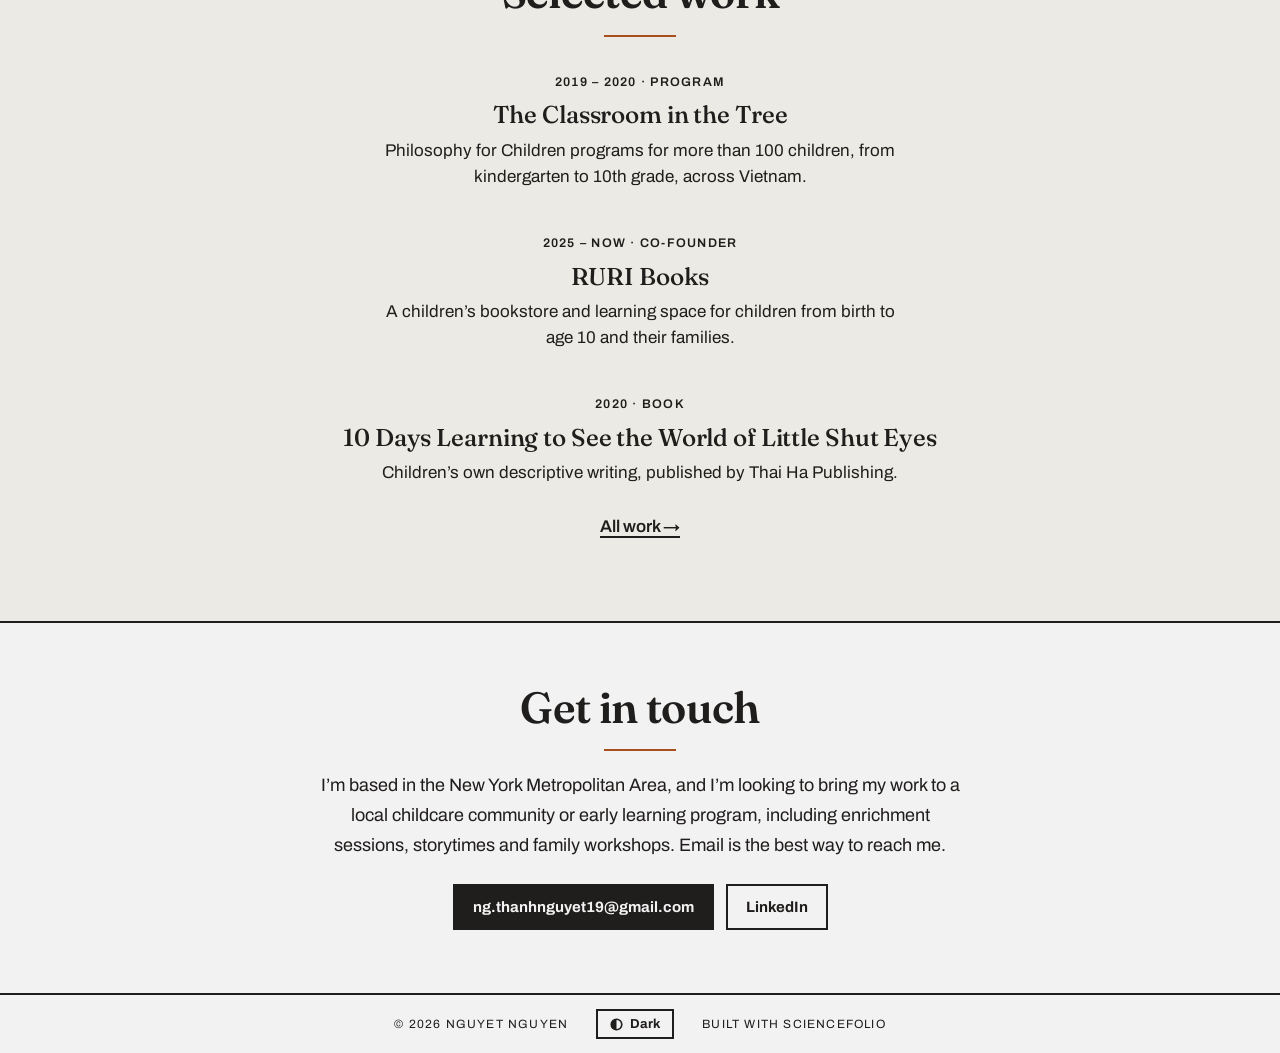
==== commit c001ce8d: "Add files via upload" ====
--- a/index.html
+++ b/index.html
@@ -54,7 +54,7 @@
           <div class="tags"><span class="tag">Language arts</span><span class="tag">Creative writing</span><span class="tag">Reading</span></div>
         </article>
         <article class="col">
-          <h3>Children’s Literature</h3>
+          <h3>Children’s Literature Studies and Curation</h3>
           <p>Storytimes with hands-on crafts, books curated and created for children, and work with publishers. <a href="research.html#ruri-books">RURI Books</a>, my bookstore, is where it comes together.</p>
           <div class="tags"><span class="tag">Storytime</span><span class="tag">Picture books</span><span class="tag">Publishing</span></div>
         </article>
--- a/css/site.css
+++ b/css/site.css
@@ -143,10 +143,13 @@
 }
 .cols4 {
   display: grid;
-  grid-template-columns: repeat(4, minmax(0, 1fr));
-  gap: 44px 32px;
-  text-align: center;
-}
+  grid-template-columns: repeat(2, minmax(0, 1fr));
+  gap: 56px 64px;
+  max-width: 860px;
+  margin: 0 auto;
+  text-align: center;
+}
+.cols4 .col p { max-width: 36ch; }
 .col p a { text-decoration: underline; text-underline-offset: 3px; }
 .col { display: flex; flex-direction: column; align-items: center; }
 .col h3 {
@@ -364,7 +367,6 @@
 .toggle:hover { border-color: var(--accent); color: var(--accent); }
 
 /* ---- small screens ------------------------------------------------------ */
-@media (max-width: 1000px) { .cols4 { grid-template-columns: repeat(2, minmax(0, 1fr)); } }
 @media (max-width: 720px) {
   .cols3, .cols4 { grid-template-columns: 1fr; }
   body { font-size: 16px; }
